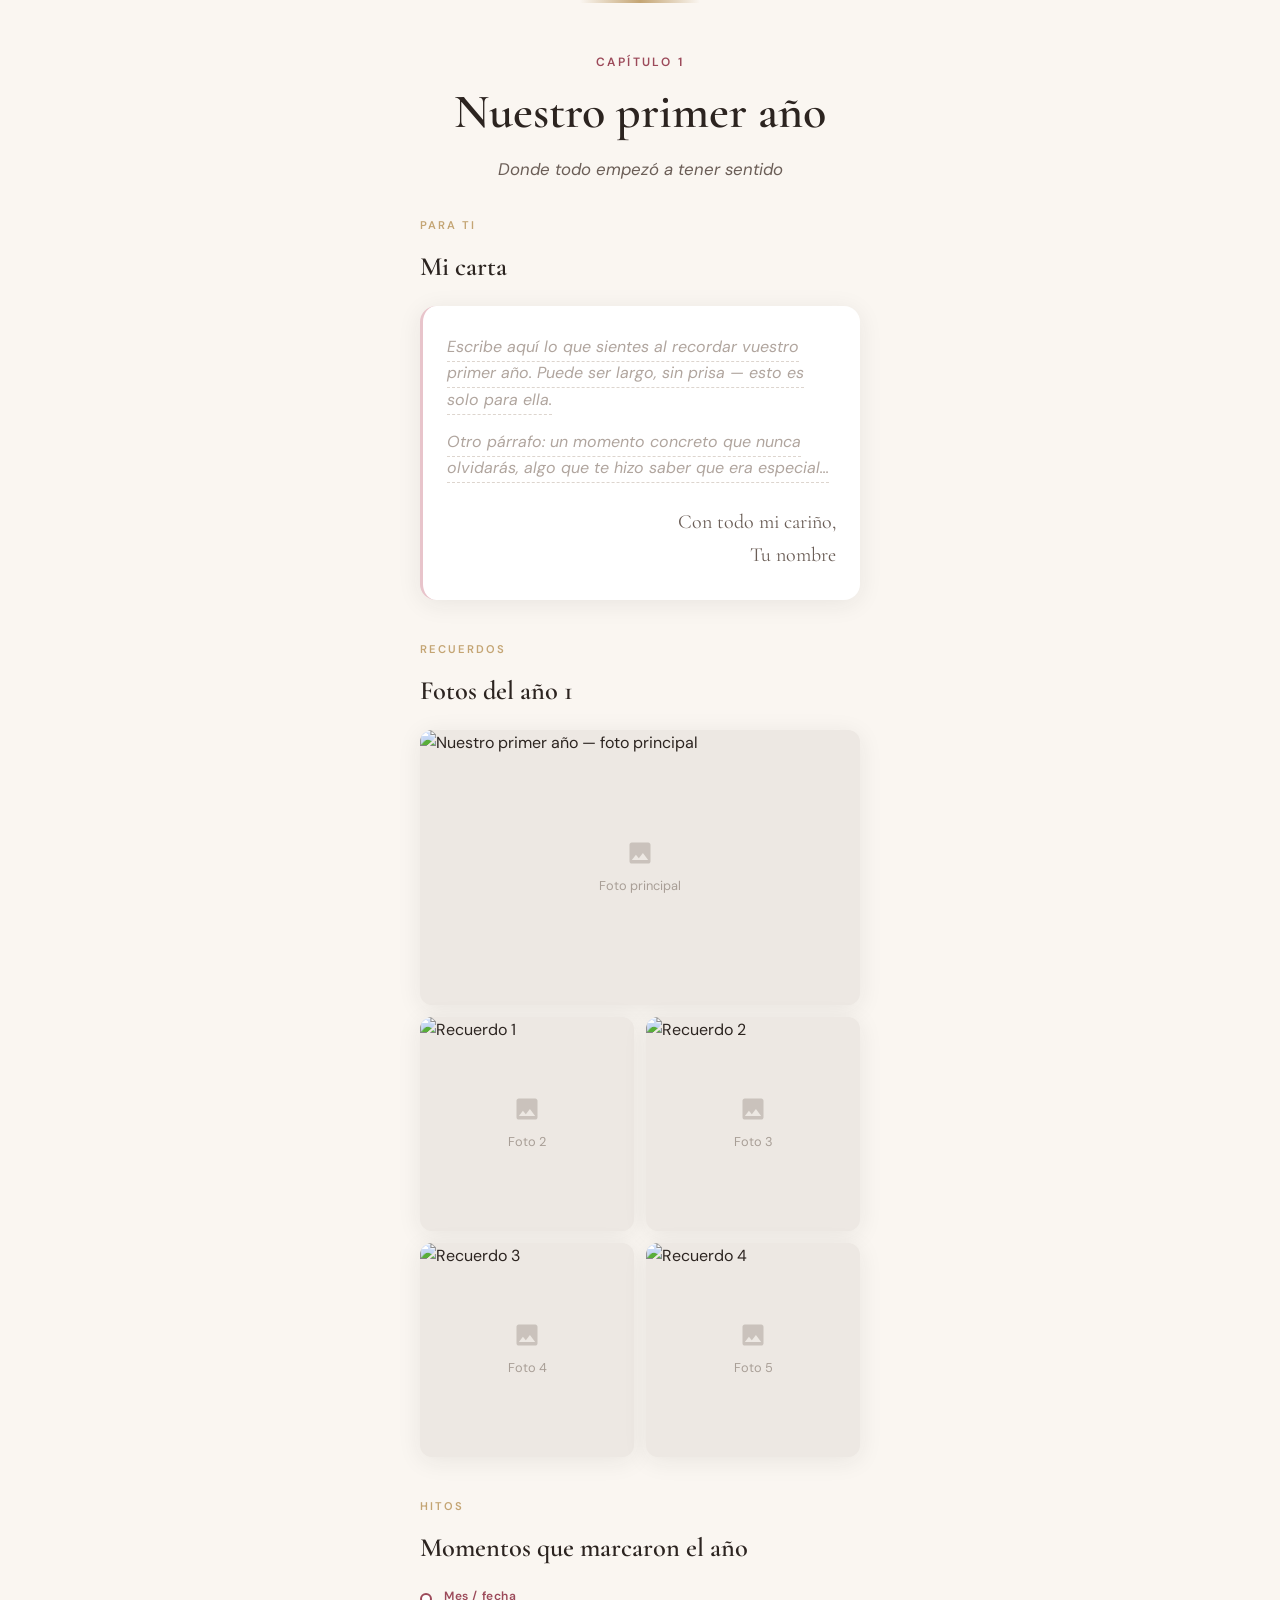
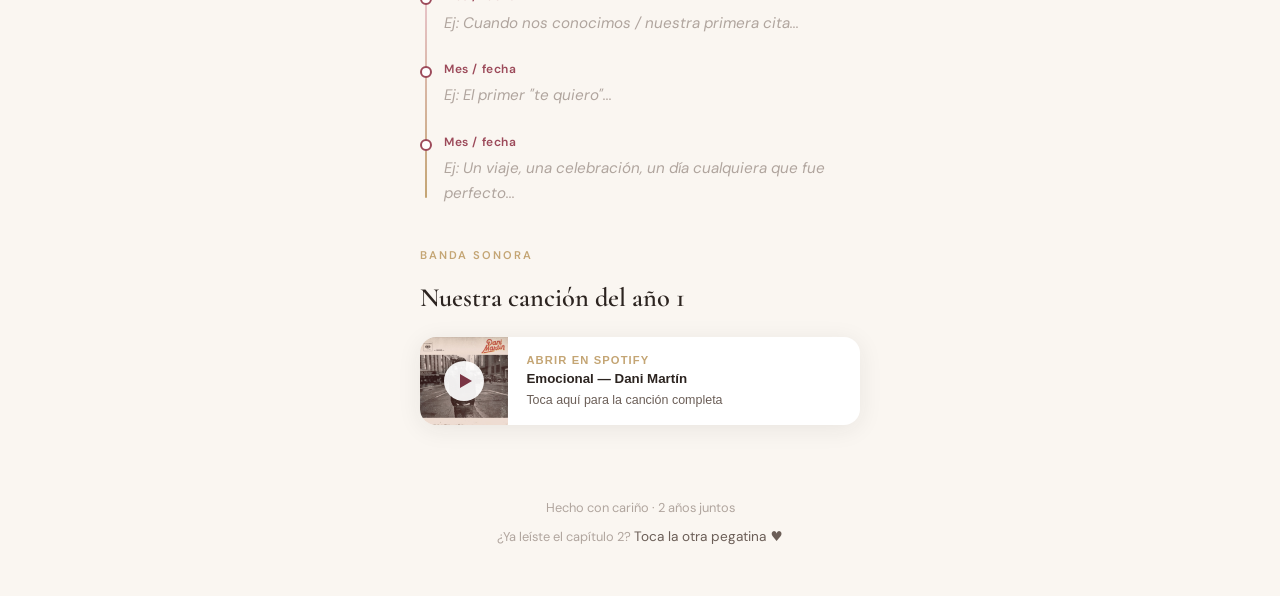
==== ano1/index.html @ 061fb1e6 "Sitio regalo aniversario Lorena Co-authored-by: Cursor <cursoragent@cursor.com>" ====
<!DOCTYPE html>
<html lang="es">
<head>
  <meta charset="UTF-8">
  <meta name="viewport" content="width=device-width, initial-scale=1, viewport-fit=cover">
  <meta name="apple-mobile-web-app-capable" content="yes">
  <meta name="theme-color" content="#faf6f1">
  <title>Nuestro primer año</title>
  <meta name="description" content="Un regalo para ti. Nuestro primer año juntos.">
  <meta name="robots" content="noindex, nofollow, noarchive">
  <link rel="preconnect" href="https://fonts.googleapis.com">
  <link rel="preconnect" href="https://fonts.gstatic.com" crossorigin>
  <link href="https://fonts.googleapis.com/css2?family=Cormorant+Garamond:ital,wght@0,500;0,600;1,500&family=DM+Sans:ital,wght@0,400;0,500;0,600;1,400&display=swap" rel="stylesheet">
  <link rel="stylesheet" href="../css/style.css">
</head>
<body>
  <main class="page">

    <header class="hero">
      <span class="hero__year">Capítulo 1</span>
      <h1 class="hero__title">Nuestro primer año</h1>
      <p class="hero__subtitle">Donde todo empezó a tener sentido</p>
    </header>

    <!-- CARTA: edita el texto entre las etiquetas <p> -->
    <section class="section" aria-labelledby="carta-titulo">
      <p class="section__label">Para ti</p>
      <h2 class="section__title" id="carta-titulo">Mi carta</h2>
      <div class="letter">
        <p>
          <span class="placeholder">Escribe aquí lo que sientes al recordar vuestro primer año. Puede ser largo, sin prisa — esto es solo para ella.</span>
        </p>
        <p>
          <span class="placeholder">Otro párrafo: un momento concreto que nunca olvidarás, algo que te hizo saber que era especial...</span>
        </p>
        <p class="letter__sign">Con todo mi cariño,<br>Tu nombre</p>
      </div>
    </section>

    <!-- FOTOS: sustituye src="" por la ruta de cada imagen, ej: ../images/ano1/foto1.jpg -->
    <section class="section" aria-labelledby="fotos-titulo">
      <p class="section__label">Recuerdos</p>
      <h2 class="section__title" id="fotos-titulo">Fotos del año 1</h2>
      <div class="gallery">
        <div class="gallery__item gallery__item--wide">
          <img src="" alt="Nuestro primer año — foto principal">
          <div class="gallery__placeholder" aria-hidden="true">
            <svg viewBox="0 0 24 24" fill="currentColor"><path d="M21 19V5c0-1.1-.9-2-2-2H5c-1.1 0-2 .9-2 2v14c0 1.1.9 2 2 2h14c1.1 0 2-.9 2-2zM8.5 13.5l2.5 3.01L14.5 12l4.5 6H5l3.5-4.5z"/></svg>
            Foto principal
          </div>
        </div>
        <div class="gallery__item">
          <img src="" alt="Recuerdo 1">
          <div class="gallery__placeholder" aria-hidden="true">
            <svg viewBox="0 0 24 24" fill="currentColor"><path d="M21 19V5c0-1.1-.9-2-2-2H5c-1.1 0-2 .9-2 2v14c0 1.1.9 2 2 2h14c1.1 0 2-.9 2-2zM8.5 13.5l2.5 3.01L14.5 12l4.5 6H5l3.5-4.5z"/></svg>
            Foto 2
          </div>
        </div>
        <div class="gallery__item">
          <img src="" alt="Recuerdo 2">
          <div class="gallery__placeholder" aria-hidden="true">
            <svg viewBox="0 0 24 24" fill="currentColor"><path d="M21 19V5c0-1.1-.9-2-2-2H5c-1.1 0-2 .9-2 2v14c0 1.1.9 2 2 2h14c1.1 0 2-.9 2-2zM8.5 13.5l2.5 3.01L14.5 12l4.5 6H5l3.5-4.5z"/></svg>
            Foto 3
          </div>
        </div>
        <div class="gallery__item">
          <img src="" alt="Recuerdo 3">
          <div class="gallery__placeholder" aria-hidden="true">
            <svg viewBox="0 0 24 24" fill="currentColor"><path d="M21 19V5c0-1.1-.9-2-2-2H5c-1.1 0-2 .9-2 2v14c0 1.1.9 2 2 2h14c1.1 0 2-.9 2-2zM8.5 13.5l2.5 3.01L14.5 12l4.5 6H5l3.5-4.5z"/></svg>
            Foto 4
          </div>
        </div>
        <div class="gallery__item">
          <img src="" alt="Recuerdo 4">
          <div class="gallery__placeholder" aria-hidden="true">
            <svg viewBox="0 0 24 24" fill="currentColor"><path d="M21 19V5c0-1.1-.9-2-2-2H5c-1.1 0-2 .9-2 2v14c0 1.1.9 2 2 2h14c1.1 0 2-.9 2-2zM8.5 13.5l2.5 3.01L14.5 12l4.5 6H5l3.5-4.5z"/></svg>
            Foto 5
          </div>
        </div>
      </div>
    </section>

    <!-- MOMENTOS: edita fechas y textos -->
    <section class="section" aria-labelledby="momentos-titulo">
      <p class="section__label">Hitos</p>
      <h2 class="section__title" id="momentos-titulo">Momentos que marcaron el año</h2>
      <ol class="timeline">
        <li class="timeline__item">
          <p class="timeline__date">Mes / fecha</p>
          <p class="timeline__text placeholder">Ej: Cuando nos conocimos / nuestra primera cita...</p>
        </li>
        <li class="timeline__item">
          <p class="timeline__date">Mes / fecha</p>
          <p class="timeline__text placeholder">Ej: El primer "te quiero"...</p>
        </li>
        <li class="timeline__item">
          <p class="timeline__date">Mes / fecha</p>
          <p class="timeline__text placeholder">Ej: Un viaje, una celebración, un día cualquiera que fue perfecto...</p>
        </li>
      </ol>
    </section>

    <!-- MÚSICA -->
    <section class="section" aria-labelledby="musica-titulo">
      <p class="section__label">Banda sonora</p>
      <h2 class="section__title" id="musica-titulo">Nuestra canción del año 1</h2>
      <div
        class="music"
        data-preview="https://audio-ssl.itunes.apple.com/itunes-assets/AudioPreview115/v4/06/8a/00/068a0085-936a-262b-d96a-a47201a84a0d/mzaf_16288653692622958568.plus.aac.p.m4a"
        data-spotify="https://open.spotify.com/track/2OsQUeMvXZmJeoA7tdN5T0"
      >
        <div class="music__art">
          <img class="music__cover" src="../images/albums/emocional.jpg" alt="Portada del álbum Dani Martín">
          <button type="button" class="music__play" aria-label="Reproducir preview">
            <span class="music__play-icon" aria-hidden="true"></span>
            <span class="music__pause-icon" aria-hidden="true"></span>
          </button>
        </div>
        <button type="button" class="music__open">
          <span class="music__label">Abrir en Spotify</span>
          <span class="music__title">Emocional — Dani Martín</span>
          <span class="music__hint">Toca aquí para la canción completa</span>
        </button>
      </div>
    </section>

    <footer class="footer">
      <p>Hecho con cariño · 2 años juntos</p>
      <p class="footer__nav">¿Ya leíste el capítulo 2? <a href="../ano2/index.html">Toca la otra pegatina ♥</a></p>
    </footer>

  </main>
  <script src="../js/lightbox.js"></script>
  <script src="../js/music-player.js"></script>
</body>
</html>
---- css/style.css ----
/* --- Variables --- */
:root {
  --bg: #faf6f1;
  --bg-card: #ffffff;
  --text: #2c2420;
  --text-soft: #6b5e57;
  --accent: #9c4a5a;
  --accent-light: #e8c4cb;
  --accent-dark: #7a3544;
  --gold: #c4a574;
  --shadow: 0 4px 24px rgba(44, 36, 32, 0.08);
  --radius: 16px;
  --font-serif: "Cormorant Garamond", "Georgia", serif;
  --font-sans: "DM Sans", system-ui, sans-serif;
}

/* --- Reset & base --- */
*,
*::before,
*::after {
  box-sizing: border-box;
  margin: 0;
  padding: 0;
}

html {
  scroll-behavior: smooth;
  -webkit-text-size-adjust: 100%;
}

body {
  font-family: var(--font-sans);
  font-size: 1rem;
  line-height: 1.65;
  color: var(--text);
  background: var(--bg);
  min-height: 100dvh;
  -webkit-font-smoothing: antialiased;
}

img {
  display: block;
  max-width: 100%;
  height: auto;
}

a {
  color: var(--accent);
  text-decoration: none;
}

a:hover {
  color: var(--accent-dark);
}

/* --- Layout --- */
.page {
  max-width: 480px;
  margin: 0 auto;
  padding: 0 1.25rem 3rem;
}

/* --- Hero --- */
.hero {
  text-align: center;
  padding: 3rem 0 2rem;
  position: relative;
}

.hero::before {
  content: "";
  position: absolute;
  top: 0;
  left: 50%;
  transform: translateX(-50%);
  width: 120px;
  height: 3px;
  background: linear-gradient(90deg, transparent, var(--gold), transparent);
  border-radius: 2px;
}

.hero__year {
  display: inline-block;
  font-family: var(--font-sans);
  font-size: 0.75rem;
  font-weight: 600;
  letter-spacing: 0.2em;
  text-transform: uppercase;
  color: var(--accent);
  margin-bottom: 0.75rem;
}

.hero__title {
  font-family: var(--font-serif);
  font-size: clamp(2.25rem, 8vw, 3rem);
  font-weight: 600;
  line-height: 1.15;
  color: var(--text);
  margin-bottom: 1rem;
}

.hero__subtitle {
  font-size: 1.05rem;
  color: var(--text-soft);
  font-style: italic;
  max-width: 32ch;
  margin: 0 auto;
}

/* --- Sections --- */
.section {
  margin-bottom: 2.5rem;
}

.section__label {
  font-size: 0.7rem;
  font-weight: 600;
  letter-spacing: 0.18em;
  text-transform: uppercase;
  color: var(--gold);
  margin-bottom: 0.75rem;
}

.section__title {
  font-family: var(--font-serif);
  font-size: 1.65rem;
  font-weight: 600;
  margin-bottom: 1rem;
  color: var(--text);
}

/* --- Letter --- */
.letter {
  background: var(--bg-card);
  border-radius: var(--radius);
  padding: 1.75rem 1.5rem;
  box-shadow: var(--shadow);
  border-left: 3px solid var(--accent-light);
}

.letter p {
  margin-bottom: 1rem;
  color: var(--text-soft);
}

.letter p:last-child {
  margin-bottom: 0;
}

.letter .placeholder {
  color: #b0a59e;
  font-style: italic;
  border-bottom: 1px dashed #ddd5ce;
  padding-bottom: 0.25rem;
}

.letter__sign {
  margin-top: 1.5rem;
  font-family: var(--font-serif);
  font-size: 1.25rem;
  color: var(--accent);
  text-align: right;
}

/* --- Photo gallery --- */
.gallery {
  display: grid;
  grid-template-columns: 1fr 1fr;
  gap: 0.75rem;
}

.gallery__item {
  aspect-ratio: 1;
  border-radius: 12px;
  overflow: hidden;
  background: #ede8e3;
  position: relative;
  box-shadow: var(--shadow);
}

.gallery__item--wide {
  grid-column: 1 / -1;
  aspect-ratio: 16 / 10;
}

.gallery__item img {
  width: 100%;
  height: 100%;
  object-fit: cover;
}

.gallery__placeholder {
  width: 100%;
  height: 100%;
  display: flex;
  flex-direction: column;
  align-items: center;
  justify-content: center;
  gap: 0.5rem;
  color: #a89e96;
  font-size: 0.8rem;
  text-align: center;
  padding: 1rem;
}

.gallery__placeholder svg {
  width: 28px;
  height: 28px;
  opacity: 0.5;
}

/* --- Timeline --- */
.timeline {
  list-style: none;
  position: relative;
  padding-left: 1.5rem;
}

.timeline::before {
  content: "";
  position: absolute;
  left: 5px;
  top: 8px;
  bottom: 8px;
  width: 2px;
  background: linear-gradient(to bottom, var(--accent-light), var(--gold));
  border-radius: 1px;
}

.timeline__item {
  position: relative;
  padding-bottom: 1.5rem;
}

.timeline__item:last-child {
  padding-bottom: 0;
}

.timeline__item::before {
  content: "";
  position: absolute;
  left: -1.5rem;
  top: 6px;
  width: 12px;
  height: 12px;
  background: var(--bg-card);
  border: 2px solid var(--accent);
  border-radius: 50%;
  z-index: 1;
}

.timeline__date {
  font-size: 0.75rem;
  font-weight: 600;
  letter-spacing: 0.05em;
  color: var(--accent);
  margin-bottom: 0.25rem;
}

.timeline__text {
  font-size: 0.95rem;
  color: var(--text-soft);
}

.timeline__text.placeholder {
  color: #b0a59e;
  font-style: italic;
}

/* --- Music player --- */
.music {
  display: flex;
  align-items: stretch;
  gap: 0;
  background: var(--bg-card);
  border-radius: var(--radius);
  box-shadow: var(--shadow);
  overflow: hidden;
}

.music__art {
  position: relative;
  flex-shrink: 0;
  width: 88px;
  cursor: pointer;
}

.music__cover {
  width: 100%;
  height: 100%;
  min-height: 88px;
  object-fit: cover;
  display: block;
}

.music__play {
  position: absolute;
  inset: 0;
  margin: auto;
  width: 40px;
  height: 40px;
  border: none;
  border-radius: 50%;
  background: rgba(255, 255, 255, 0.92);
  color: var(--accent-dark);
  cursor: pointer;
  display: flex;
  align-items: center;
  justify-content: center;
  box-shadow: 0 2px 12px rgba(0, 0, 0, 0.25);
  transition: transform 0.2s ease, background 0.2s ease;
}

.music__play:active {
  transform: scale(0.94);
}

.music__play.is-playing {
  background: var(--accent);
  color: white;
}

.music__play-icon,
.music__pause-icon {
  display: block;
}

.music__play-icon {
  width: 0;
  height: 0;
  border-style: solid;
  border-width: 7px 0 7px 12px;
  border-color: transparent transparent transparent currentColor;
  margin-left: 3px;
}

.music__pause-icon {
  display: none;
  width: 12px;
  height: 14px;
  border-left: 4px solid currentColor;
  border-right: 4px solid currentColor;
}

.music__play.is-playing .music__play-icon {
  display: none;
}

.music__play.is-playing .music__pause-icon {
  display: block;
}

.music__open {
  flex: 1;
  min-width: 0;
  display: flex;
  flex-direction: column;
  justify-content: center;
  gap: 0.2rem;
  padding: 1rem 1.15rem;
  border: none;
  background: transparent;
  text-align: left;
  cursor: pointer;
  transition: background 0.2s ease;
}

.music__open:active {
  background: #f5f0ea;
}

.music__label {
  font-size: 0.7rem;
  font-weight: 600;
  letter-spacing: 0.1em;
  text-transform: uppercase;
  color: var(--gold);
}

.music__title {
  font-weight: 600;
  color: var(--text);
  line-height: 1.3;
}

.music__hint {
  font-size: 0.78rem;
  color: var(--text-soft);
  margin-top: 0.15rem;
}

.music__title.placeholder {
  color: #b0a59e;
  font-style: italic;
  font-weight: 400;
}

/* --- Year 3 closing (ano2 only) --- */
.finale {
  text-align: center;
  padding: 2.5rem 1.5rem;
  margin-top: 1rem;
  background: linear-gradient(135deg, var(--accent) 0%, var(--accent-dark) 100%);
  border-radius: var(--radius);
  color: white;
  box-shadow: 0 8px 32px rgba(156, 74, 90, 0.3);
}

.finale__heart {
  font-size: 2rem;
  margin-bottom: 1rem;
  animation: pulse 2s ease-in-out infinite;
}

@keyframes pulse {
  0%, 100% { transform: scale(1); opacity: 1; }
  50% { transform: scale(1.1); opacity: 0.85; }
}

.finale__title {
  font-family: var(--font-serif);
  font-size: 1.75rem;
  font-weight: 600;
  margin-bottom: 0.75rem;
  line-height: 1.25;
}

.finale__text {
  font-size: 0.95rem;
  opacity: 0.92;
  line-height: 1.6;
  max-width: 28ch;
  margin: 0 auto;
}

/* --- Footer --- */
.footer {
  text-align: center;
  padding: 2rem 0 0;
  font-size: 0.8rem;
  color: #b0a59e;
}

.footer__nav {
  margin-top: 0.5rem;
}

.footer__nav a {
  font-size: 0.85rem;
  color: var(--text-soft);
}

.footer__nav a:hover {
  color: var(--accent);
}

/* --- Gallery: placeholder until image src is set --- */
.gallery__placeholder {
  position: absolute;
  inset: 0;
}

.gallery__item:has(img[src]:not([src=""])) .gallery__placeholder {
  display: none;
}

.gallery__item:has(img[src]:not([src=""])) img {
  display: block;
}

.gallery__item--zoomable {
  cursor: zoom-in;
}

.gallery__item--zoomable img {
  transition: transform 0.2s ease;
}

.gallery__item--zoomable:active img {
  transform: scale(0.98);
}

/* --- Lightbox --- */
body.lightbox-open {
  overflow: hidden;
}

.lightbox {
  position: fixed;
  inset: 0;
  z-index: 1000;
  display: flex;
  align-items: center;
  justify-content: center;
  padding: 1rem;
  padding-top: max(1rem, env(safe-area-inset-top));
  padding-bottom: max(1rem, env(safe-area-inset-bottom));
}

.lightbox[hidden] {
  display: none;
}

.lightbox__backdrop {
  position: absolute;
  inset: 0;
  background: rgba(20, 16, 14, 0.92);
  backdrop-filter: blur(4px);
  -webkit-backdrop-filter: blur(4px);
}

.lightbox__figure {
  position: relative;
  z-index: 1;
  margin: 0;
  max-width: 100%;
  max-height: 100%;
  display: flex;
  align-items: center;
  justify-content: center;
}

.lightbox__img {
  max-width: 100%;
  max-height: calc(100dvh - 4rem);
  width: auto;
  height: auto;
  object-fit: contain;
  border-radius: 8px;
  box-shadow: 0 12px 48px rgba(0, 0, 0, 0.4);
  cursor: default;
}

.lightbox__close {
  position: absolute;
  top: max(0.75rem, env(safe-area-inset-top));
  right: max(0.75rem, env(safe-area-inset-right));
  z-index: 2;
  width: 44px;
  height: 44px;
  border: none;
  border-radius: 50%;
  background: rgba(255, 255, 255, 0.15);
  color: white;
  font-size: 1.75rem;
  line-height: 1;
  cursor: pointer;
  display: flex;
  align-items: center;
  justify-content: center;
  transition: background 0.2s ease;
}

.lightbox__close:hover,
.lightbox__close:focus-visible {
  background: rgba(255, 255, 255, 0.28);
  outline: none;
}
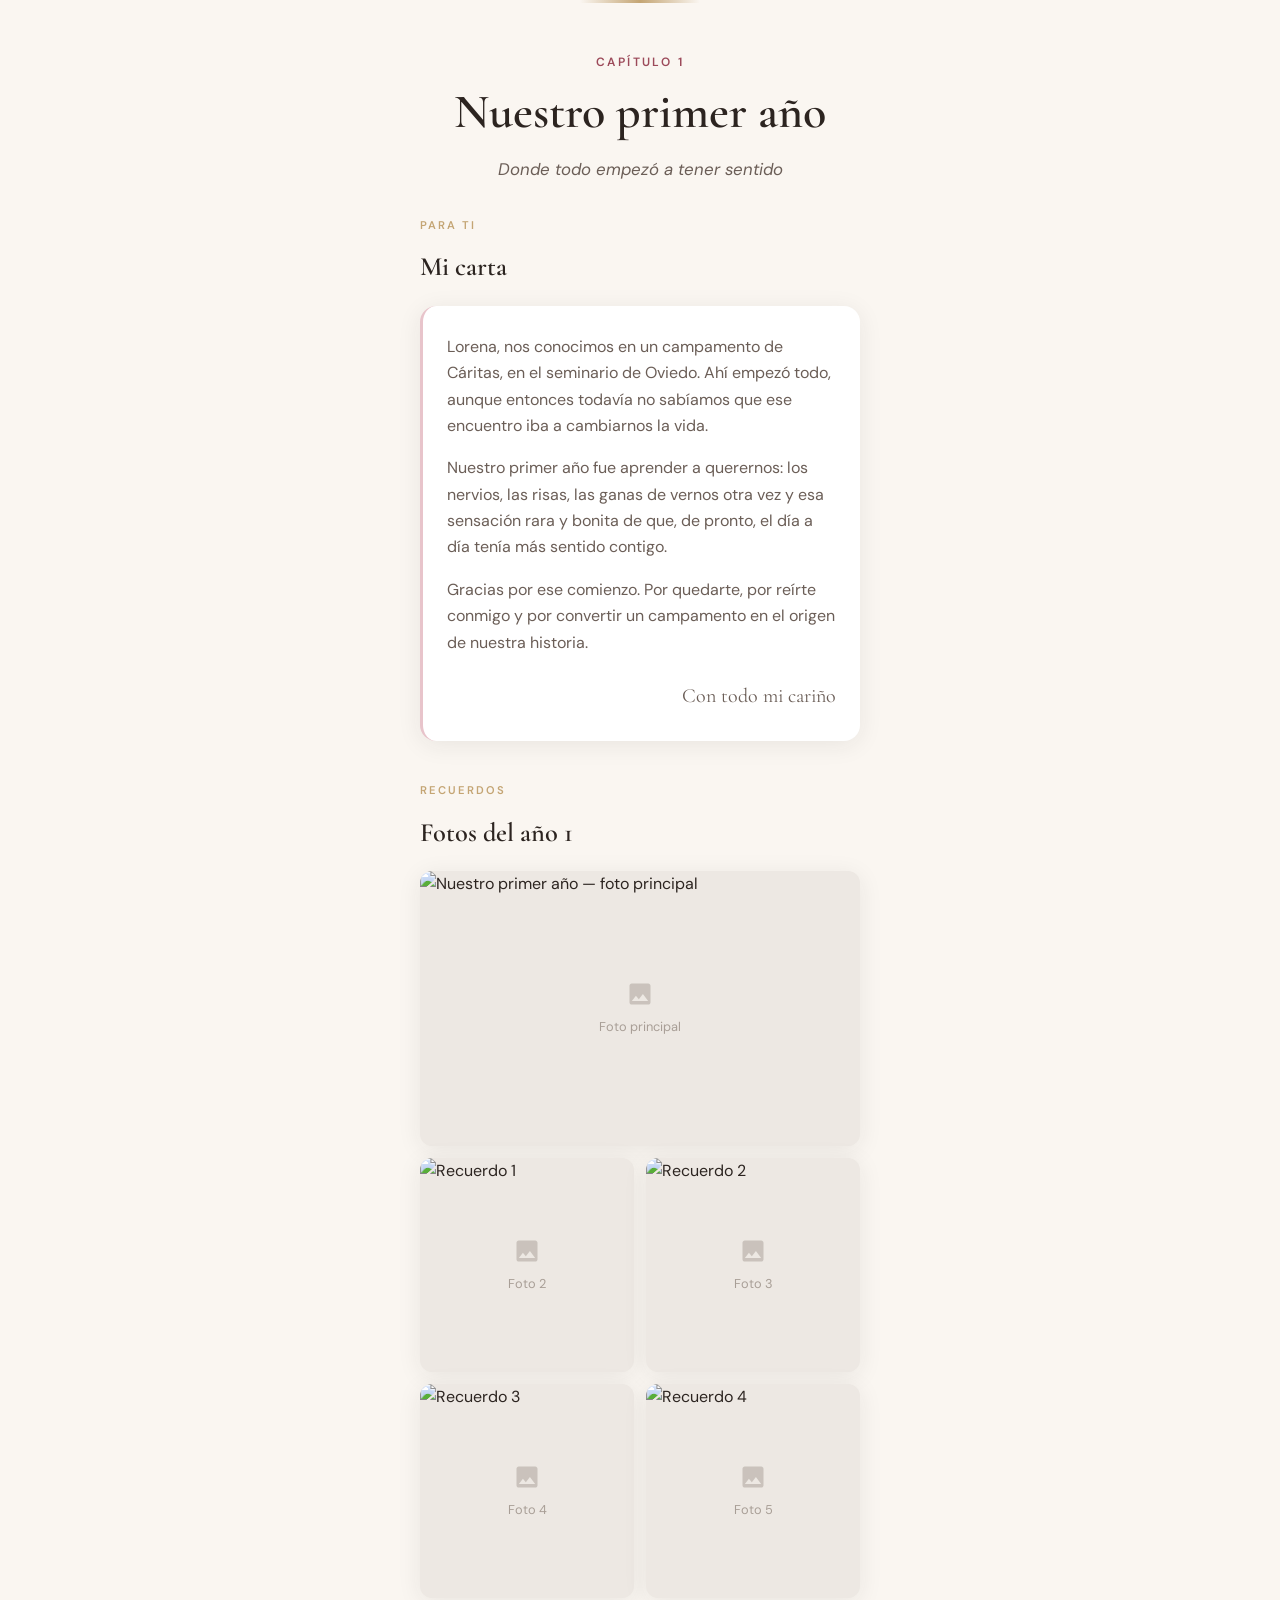
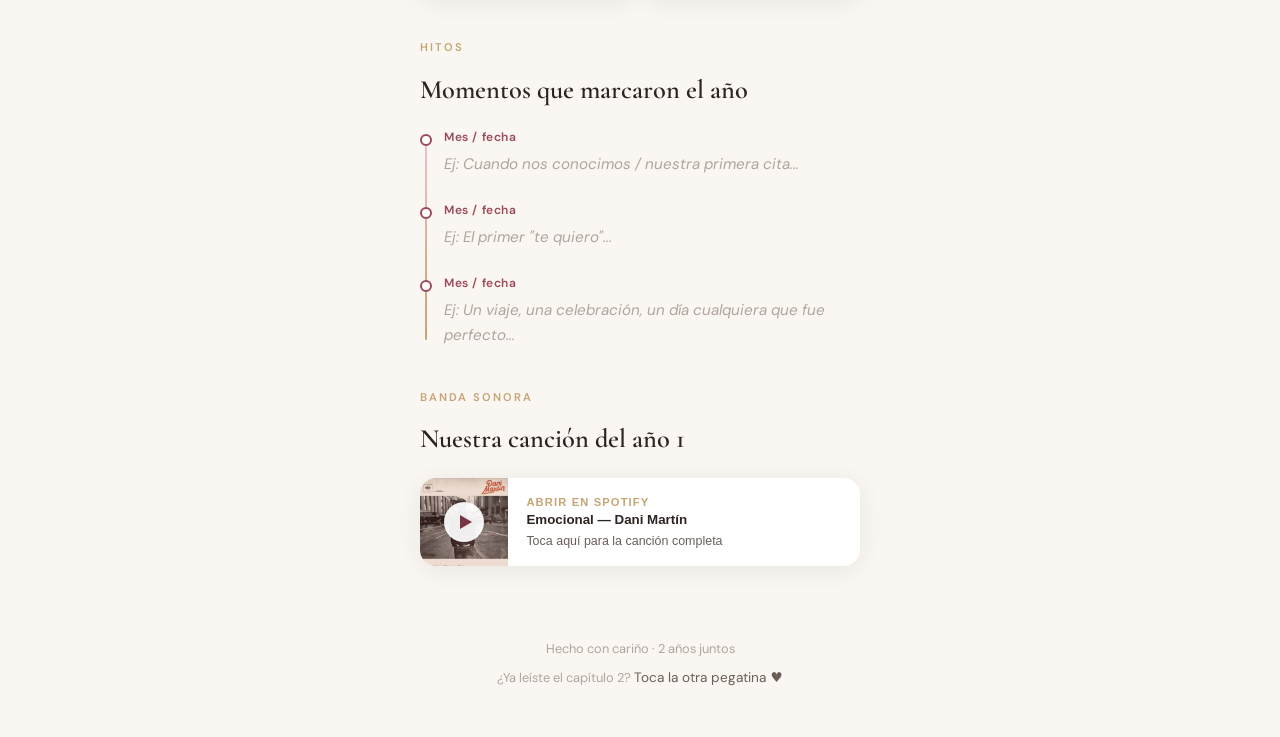
==== commit 6ae28d3e: "Add personal letters for year 1 and year 2 chapters. Co-authored-by: Cursor <cursoragent@cursor.com>" ====
--- a/ano1/index.html
+++ b/ano1/index.html
@@ -28,12 +28,18 @@
       <h2 class="section__title" id="carta-titulo">Mi carta</h2>
       <div class="letter">
         <p>
-          <span class="placeholder">Escribe aquí lo que sientes al recordar vuestro primer año. Puede ser largo, sin prisa — esto es solo para ella.</span>
+          Lorena, nos conocimos en un campamento de Cáritas, en el seminario de Oviedo.
+          Ahí empezó todo, aunque entonces todavía no sabíamos que ese encuentro iba a cambiarnos la vida.
         </p>
         <p>
-          <span class="placeholder">Otro párrafo: un momento concreto que nunca olvidarás, algo que te hizo saber que era especial...</span>
+          Nuestro primer año fue aprender a querernos: los nervios, las risas, las ganas de vernos otra vez
+          y esa sensación rara y bonita de que, de pronto, el día a día tenía más sentido contigo.
         </p>
-        <p class="letter__sign">Con todo mi cariño,<br>Tu nombre</p>
+        <p>
+          Gracias por ese comienzo. Por quedarte, por reírte conmigo y por convertir un campamento
+          en el origen de nuestra historia.
+        </p>
+        <p class="letter__sign">Con todo mi cariño</p>
       </div>
     </section>
 
@@ -130,7 +136,7 @@
     </footer>
 
   </main>
-  <script src="../js/lightbox.js"></script>
-  <script src="../js/music-player.js"></script>
+  <script src="../js/lightbox.js?v=5"></script>
+  <script src="../js/music-player.js?v=1"></script>
 </body>
 </html>
--- a/css/style.css
+++ b/css/style.css
@@ -480,9 +480,49 @@
   transform: scale(0.98);
 }
 
+/* --- Gallery cover (Ver galería) --- */
+.gallery__cover {
+  position: relative;
+  cursor: pointer;
+}
+
+.gallery__overlay {
+  position: absolute;
+  inset: 0;
+  z-index: 2;
+  border: none;
+  border-radius: inherit;
+  background: rgba(20, 16, 14, 0.42);
+  display: flex;
+  align-items: center;
+  justify-content: center;
+  cursor: pointer;
+  transition: background 0.25s ease;
+}
+
+.gallery__overlay:active,
+.gallery__overlay:hover {
+  background: rgba(20, 16, 14, 0.55);
+}
+
+.gallery__overlay-text {
+  font-family: var(--font-sans);
+  font-size: 0.95rem;
+  font-weight: 600;
+  letter-spacing: 0.14em;
+  text-transform: uppercase;
+  color: #fff;
+  text-shadow: 0 1px 8px rgba(0, 0, 0, 0.35);
+  padding: 0.7rem 1.25rem;
+  border: 1.5px solid rgba(255, 255, 255, 0.75);
+  border-radius: 999px;
+  background: rgba(255, 255, 255, 0.08);
+}
+
 /* --- Lightbox --- */
 body.lightbox-open {
   overflow: hidden;
+  overscroll-behavior: none;
 }
 
 .lightbox {
@@ -495,6 +535,9 @@
   padding: 1rem;
   padding-top: max(1rem, env(safe-area-inset-top));
   padding-bottom: max(1rem, env(safe-area-inset-bottom));
+  overscroll-behavior: none;
+  -webkit-user-select: none;
+  user-select: none;
 }
 
 .lightbox[hidden] {
@@ -516,19 +559,30 @@
   max-width: 100%;
   max-height: 100%;
   display: flex;
+  flex-direction: column;
   align-items: center;
   justify-content: center;
+  gap: 0.75rem;
 }
 
 .lightbox__img {
   max-width: 100%;
-  max-height: calc(100dvh - 4rem);
+  max-height: calc(100dvh - 5.5rem);
   width: auto;
   height: auto;
   object-fit: contain;
   border-radius: 8px;
   box-shadow: 0 12px 48px rgba(0, 0, 0, 0.4);
   cursor: default;
+  -webkit-user-drag: none;
+  user-select: none;
+  pointer-events: none;
+}
+
+.lightbox__caption {
+  color: rgba(255, 255, 255, 0.75);
+  font-size: 0.85rem;
+  letter-spacing: 0.06em;
 }
 
 .lightbox__close {
@@ -556,3 +610,37 @@
   background: rgba(255, 255, 255, 0.28);
   outline: none;
 }
+
+.lightbox__nav {
+  position: absolute;
+  top: 50%;
+  transform: translateY(-50%);
+  z-index: 2;
+  width: 44px;
+  height: 44px;
+  border: none;
+  border-radius: 50%;
+  background: rgba(255, 255, 255, 0.15);
+  color: white;
+  font-size: 1.75rem;
+  line-height: 1;
+  cursor: pointer;
+  display: flex;
+  align-items: center;
+  justify-content: center;
+  transition: background 0.2s ease;
+}
+
+.lightbox__nav:hover,
+.lightbox__nav:focus-visible {
+  background: rgba(255, 255, 255, 0.28);
+  outline: none;
+}
+
+.lightbox__nav--prev {
+  left: max(0.5rem, env(safe-area-inset-left));
+}
+
+.lightbox__nav--next {
+  right: max(0.5rem, env(safe-area-inset-right));
+}
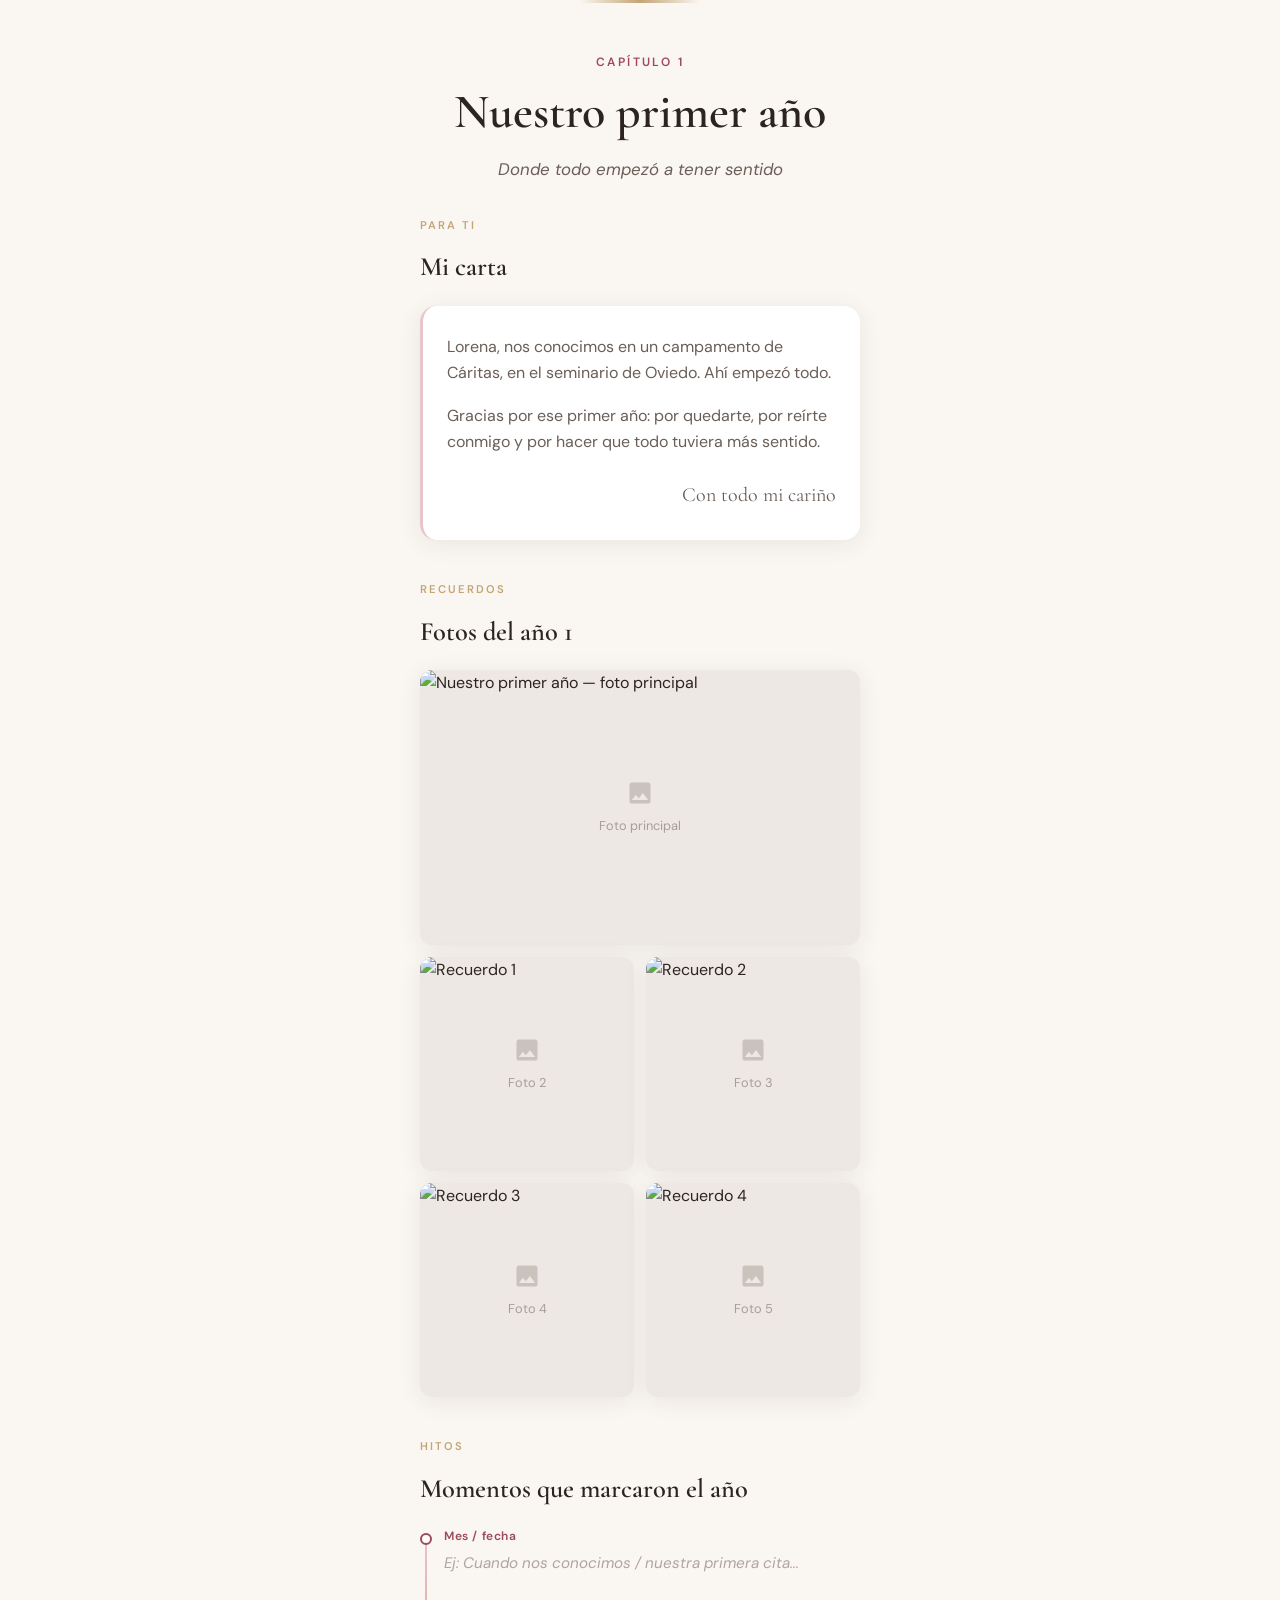
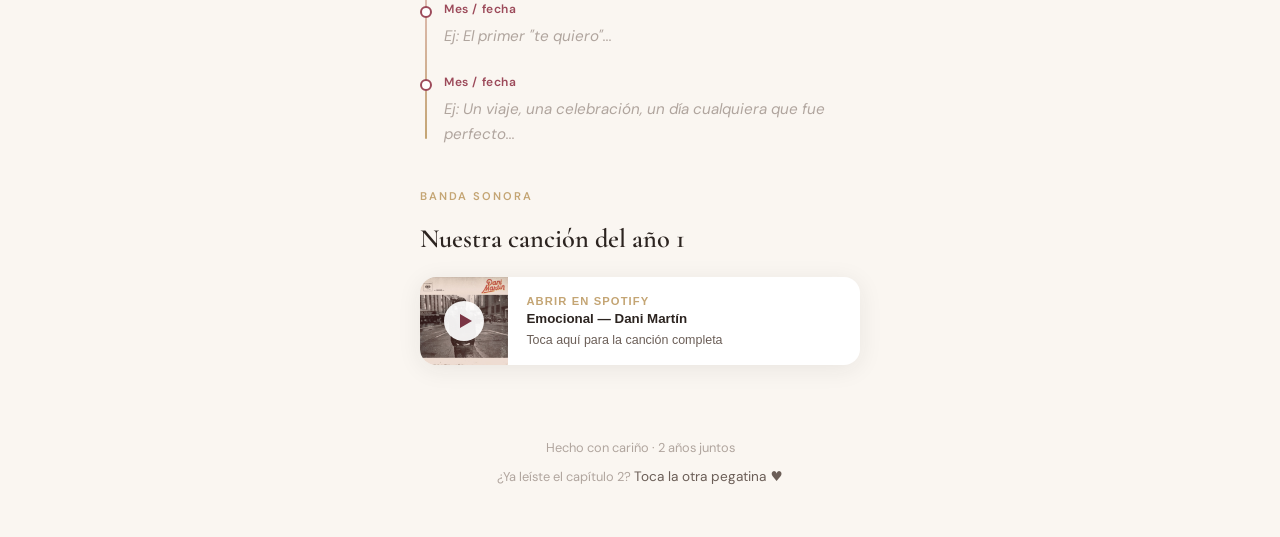
==== commit b76d674c: "Shorten anniversary letters for both years. Co-authored-by: Cursor <cursoragent@cursor.com>" ====
--- a/ano1/index.html
+++ b/ano1/index.html
@@ -29,15 +29,11 @@
       <div class="letter">
         <p>
           Lorena, nos conocimos en un campamento de Cáritas, en el seminario de Oviedo.
-          Ahí empezó todo, aunque entonces todavía no sabíamos que ese encuentro iba a cambiarnos la vida.
+          Ahí empezó todo.
         </p>
         <p>
-          Nuestro primer año fue aprender a querernos: los nervios, las risas, las ganas de vernos otra vez
-          y esa sensación rara y bonita de que, de pronto, el día a día tenía más sentido contigo.
-        </p>
-        <p>
-          Gracias por ese comienzo. Por quedarte, por reírte conmigo y por convertir un campamento
-          en el origen de nuestra historia.
+          Gracias por ese primer año: por quedarte, por reírte conmigo
+          y por hacer que todo tuviera más sentido.
         </p>
         <p class="letter__sign">Con todo mi cariño</p>
       </div>
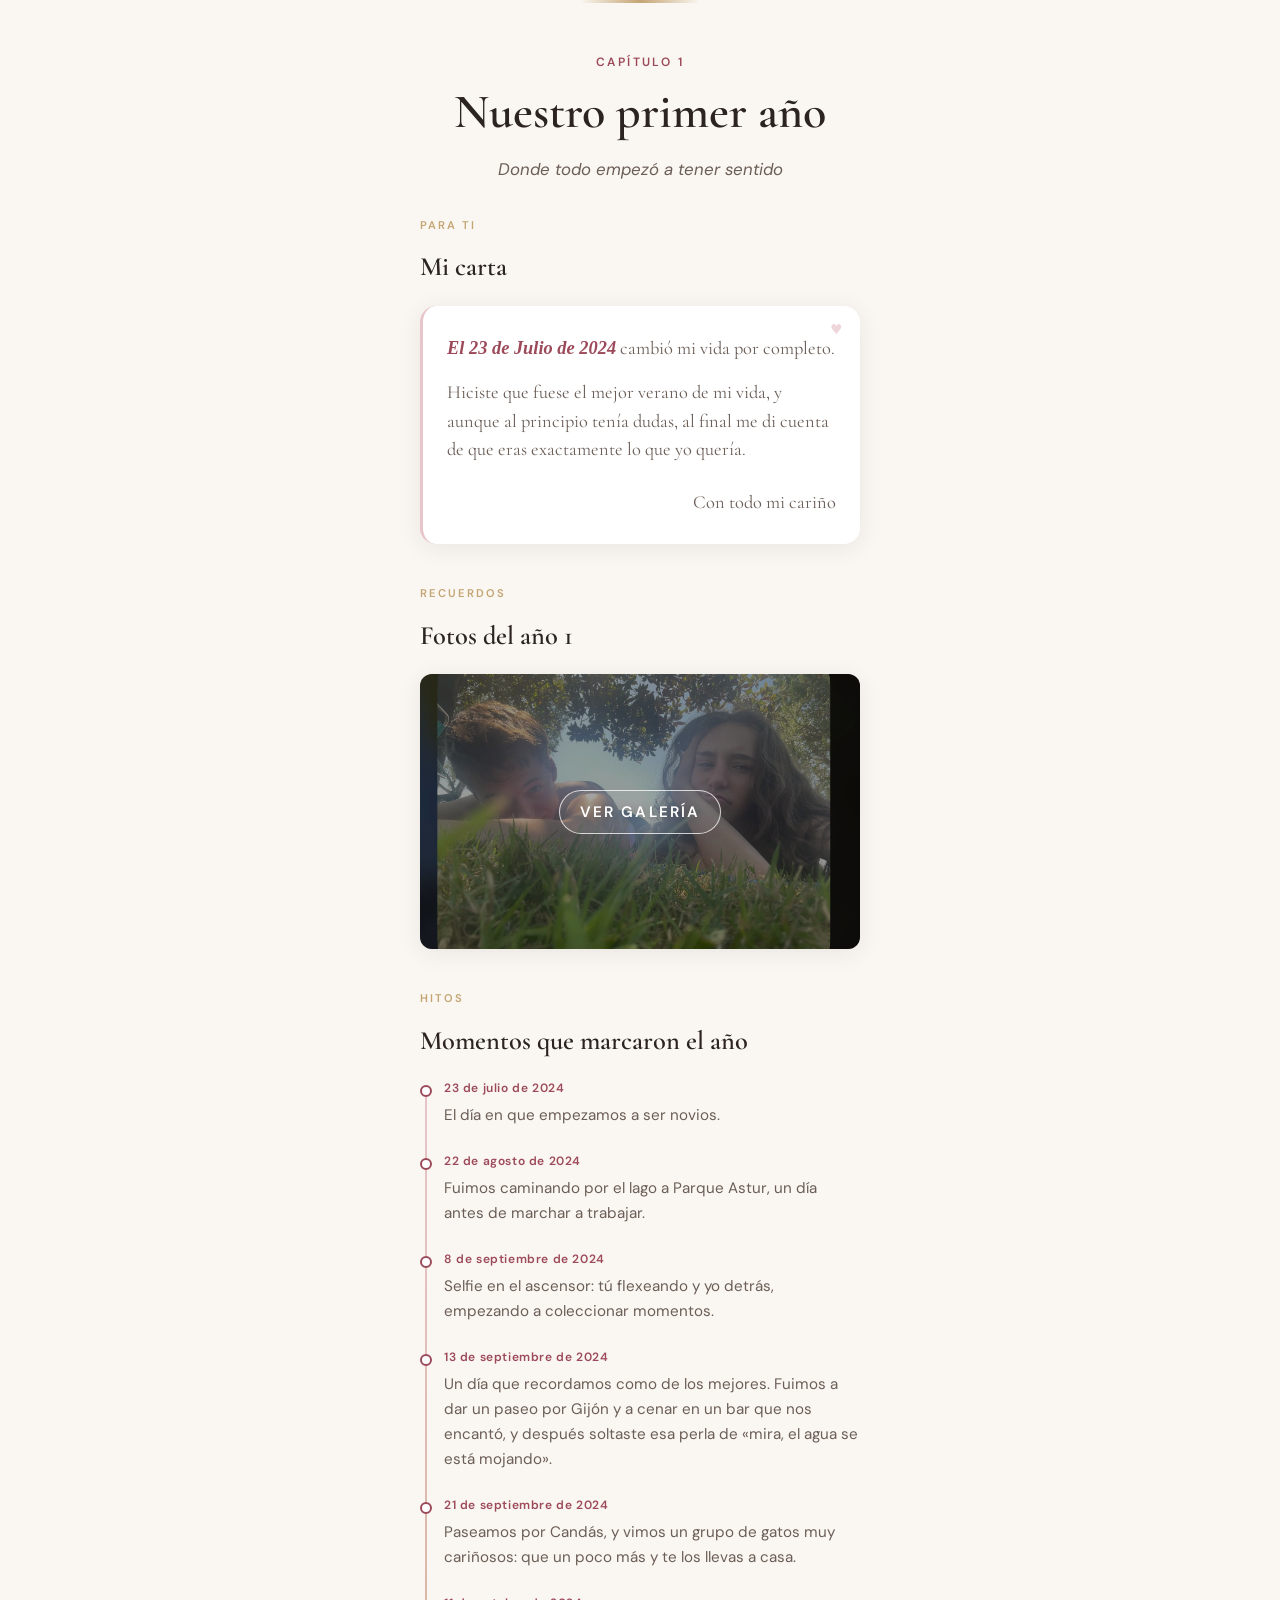
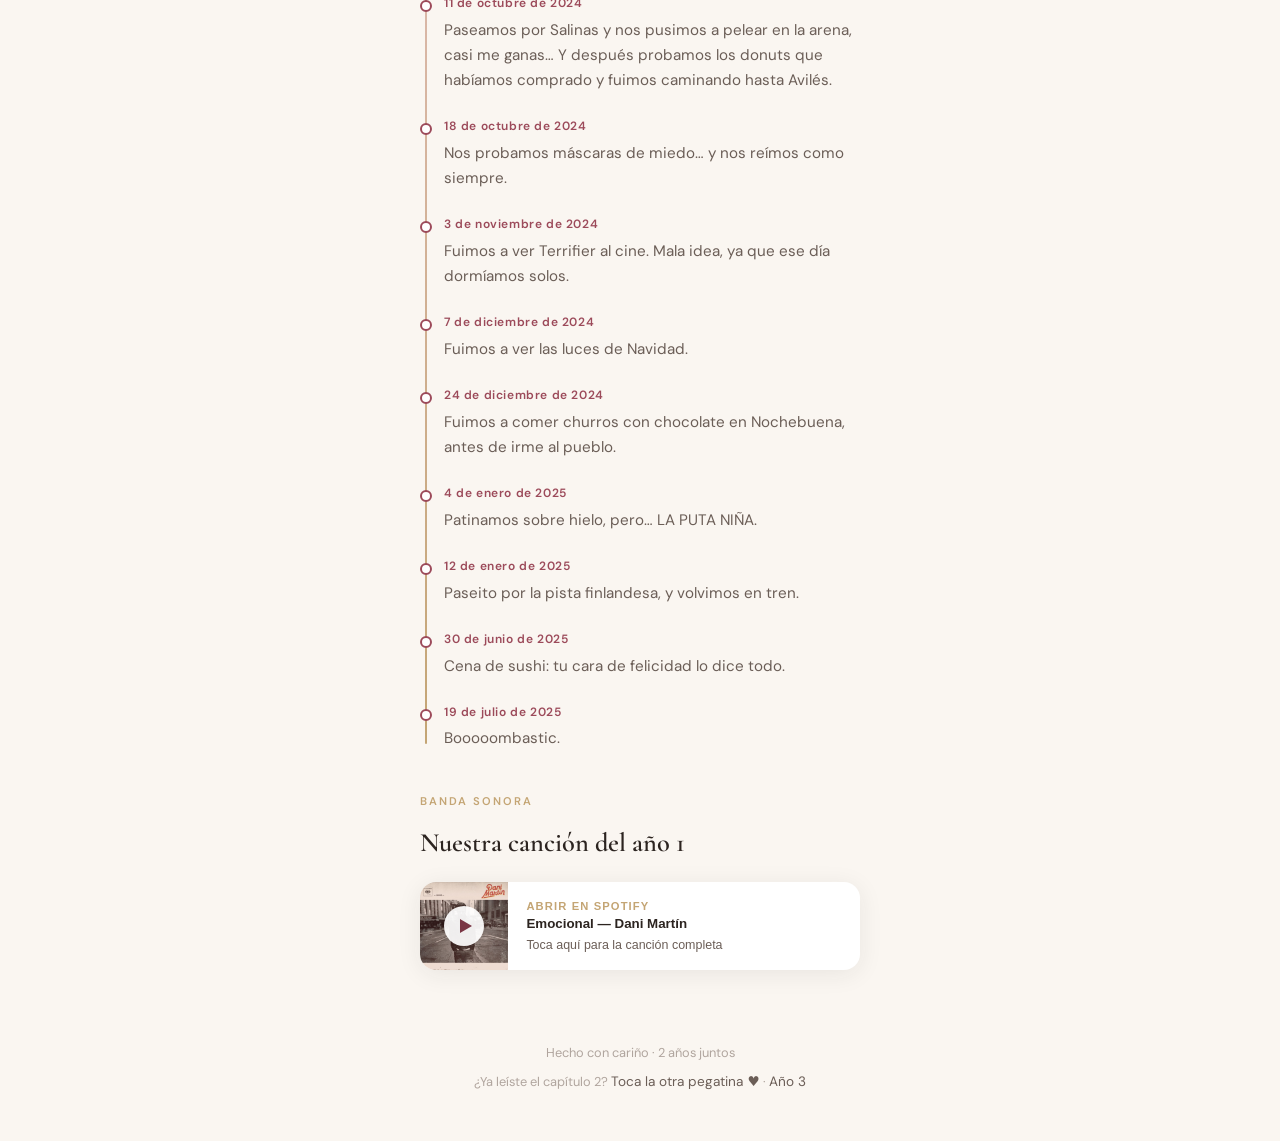
==== commit 7156a43c: "Publish year 1-3 chapters with photos, letters, milestones and editable year 3. Co-authored-by: Curs" ====
--- a/ano1/index.html
+++ b/ano1/index.html
@@ -22,82 +22,151 @@
       <p class="hero__subtitle">Donde todo empezó a tener sentido</p>
     </header>
 
-    <!-- CARTA: edita el texto entre las etiquetas <p> -->
+    <!-- CARTA -->
     <section class="section" aria-labelledby="carta-titulo">
       <p class="section__label">Para ti</p>
       <h2 class="section__title" id="carta-titulo">Mi carta</h2>
       <div class="letter">
-        <p>
-          Lorena, nos conocimos en un campamento de Cáritas, en el seminario de Oviedo.
-          Ahí empezó todo.
+        <p class="letter__opener">
+          <span class="letter__date">El 23 de Julio de 2024</span>
+          cambió mi vida por completo.
         </p>
         <p>
-          Gracias por ese primer año: por quedarte, por reírte conmigo
-          y por hacer que todo tuviera más sentido.
+          Hiciste que fuese el mejor verano de mi vida, y aunque al principio tenía dudas,
+          al final me di cuenta de que eras exactamente lo que yo quería.
         </p>
         <p class="letter__sign">Con todo mi cariño</p>
       </div>
     </section>
 
-    <!-- FOTOS: sustituye src="" por la ruta de cada imagen, ej: ../images/ano1/foto1.jpg -->
+    <!-- FOTOS -->
     <section class="section" aria-labelledby="fotos-titulo">
       <p class="section__label">Recuerdos</p>
       <h2 class="section__title" id="fotos-titulo">Fotos del año 1</h2>
       <div class="gallery">
         <div class="gallery__item gallery__item--wide">
-          <img src="" alt="Nuestro primer año — foto principal">
-          <div class="gallery__placeholder" aria-hidden="true">
-            <svg viewBox="0 0 24 24" fill="currentColor"><path d="M21 19V5c0-1.1-.9-2-2-2H5c-1.1 0-2 .9-2 2v14c0 1.1.9 2 2 2h14c1.1 0 2-.9 2-2zM8.5 13.5l2.5 3.01L14.5 12l4.5 6H5l3.5-4.5z"/></svg>
-            Foto principal
-          </div>
-        </div>
-        <div class="gallery__item">
-          <img src="" alt="Recuerdo 1">
-          <div class="gallery__placeholder" aria-hidden="true">
-            <svg viewBox="0 0 24 24" fill="currentColor"><path d="M21 19V5c0-1.1-.9-2-2-2H5c-1.1 0-2 .9-2 2v14c0 1.1.9 2 2 2h14c1.1 0 2-.9 2-2zM8.5 13.5l2.5 3.01L14.5 12l4.5 6H5l3.5-4.5z"/></svg>
-            Foto 2
-          </div>
-        </div>
-        <div class="gallery__item">
-          <img src="" alt="Recuerdo 2">
-          <div class="gallery__placeholder" aria-hidden="true">
-            <svg viewBox="0 0 24 24" fill="currentColor"><path d="M21 19V5c0-1.1-.9-2-2-2H5c-1.1 0-2 .9-2 2v14c0 1.1.9 2 2 2h14c1.1 0 2-.9 2-2zM8.5 13.5l2.5 3.01L14.5 12l4.5 6H5l3.5-4.5z"/></svg>
-            Foto 3
-          </div>
-        </div>
-        <div class="gallery__item">
-          <img src="" alt="Recuerdo 3">
-          <div class="gallery__placeholder" aria-hidden="true">
-            <svg viewBox="0 0 24 24" fill="currentColor"><path d="M21 19V5c0-1.1-.9-2-2-2H5c-1.1 0-2 .9-2 2v14c0 1.1.9 2 2 2h14c1.1 0 2-.9 2-2zM8.5 13.5l2.5 3.01L14.5 12l4.5 6H5l3.5-4.5z"/></svg>
-            Foto 4
-          </div>
-        </div>
-        <div class="gallery__item">
-          <img src="" alt="Recuerdo 4">
-          <div class="gallery__placeholder" aria-hidden="true">
-            <svg viewBox="0 0 24 24" fill="currentColor"><path d="M21 19V5c0-1.1-.9-2-2-2H5c-1.1 0-2 .9-2 2v14c0 1.1.9 2 2 2h14c1.1 0 2-.9 2-2zM8.5 13.5l2.5 3.01L14.5 12l4.5 6H5l3.5-4.5z"/></svg>
-            Foto 5
-          </div>
+          <img src="../images/ano1/foto-00-hierba.jpg" alt="Tumbados en la hierba">
+        </div>
+        <div class="gallery__item">
+          <img src="../images/ano1/foto-03-2025-05-02-tren.jpg" alt="Selfie en el tren · 2 may 2025">
+        </div>
+        <div class="gallery__item">
+          <img src="../images/ano1/foto-01-2024-09-08-ascensor.jpg" alt="Selfie en el ascensor · 8 sep 2024">
+        </div>
+        <div class="gallery__item">
+          <img src="../images/ano1/foto-02-2024-10-18-mascaras.jpg" alt="Probándonos máscaras · 18 oct 2024">
+        </div>
+        <div class="gallery__item">
+          <img src="../images/ano1/foto-04-2025-06-30-sushi.jpg" alt="Cena de sushi · 30 jun 2025">
+        </div>
+        <div class="gallery__item">
+          <img src="../images/ano1/foto-05-2025-07-18-selfie.jpg" alt="Selfie juntos · 18 jul 2025">
+        </div>
+        <div class="gallery__item">
+          <img src="../images/ano1/foto-07-1000018436.jpg" alt="Recuerdo del año 1">
+        </div>
+        <div class="gallery__item">
+          <img src="../images/ano1/foto-08-1000018446.jpg" alt="Recuerdo del año 1">
+        </div>
+        <div class="gallery__item">
+          <img src="../images/ano1/foto-09-1000018455.jpg" alt="Recuerdo del año 1">
+        </div>
+        <div class="gallery__item">
+          <img src="../images/ano1/foto-10-1000019595.jpg" alt="Recuerdo del año 1">
+        </div>
+        <div class="gallery__item">
+          <img src="../images/ano1/foto-11-1000019651.jpg" alt="Recuerdo del año 1">
+        </div>
+        <div class="gallery__item">
+          <img src="../images/ano1/foto-12-1000020362.jpg" alt="Recuerdo del año 1">
+        </div>
+        <div class="gallery__item">
+          <img src="../images/ano1/foto-13-1000020369.jpg" alt="Recuerdo del año 1">
+        </div>
+        <div class="gallery__item">
+          <img src="../images/ano1/foto-14-1000020383.jpg" alt="Recuerdo del año 1">
+        </div>
+        <div class="gallery__item">
+          <img src="../images/ano1/foto-15-1000021389.jpg" alt="Recuerdo del año 1">
+        </div>
+        <div class="gallery__item">
+          <img src="../images/ano1/foto-16-1000022476.jpg" alt="Recuerdo del año 1">
+        </div>
+        <div class="gallery__item">
+          <img src="../images/ano1/foto-17-1000023181.jpg" alt="Recuerdo del año 1">
+        </div>
+        <div class="gallery__item">
+          <img src="../images/ano1/foto-18-1000031691.jpg" alt="Recuerdo del año 1">
+        </div>
+        <div class="gallery__item">
+          <img src="../images/ano1/foto-19-1000031731.jpg" alt="Recuerdo del año 1">
+        </div>
+        <div class="gallery__item gallery__item--wide">
+          <img src="../images/ano1/foto-20-1000038194.jpg" alt="Recuerdo del año 1">
         </div>
       </div>
     </section>
 
-    <!-- MOMENTOS: edita fechas y textos -->
+    <!-- MOMENTOS -->
     <section class="section" aria-labelledby="momentos-titulo">
       <p class="section__label">Hitos</p>
       <h2 class="section__title" id="momentos-titulo">Momentos que marcaron el año</h2>
       <ol class="timeline">
         <li class="timeline__item">
-          <p class="timeline__date">Mes / fecha</p>
-          <p class="timeline__text placeholder">Ej: Cuando nos conocimos / nuestra primera cita...</p>
-        </li>
-        <li class="timeline__item">
-          <p class="timeline__date">Mes / fecha</p>
-          <p class="timeline__text placeholder">Ej: El primer "te quiero"...</p>
-        </li>
-        <li class="timeline__item">
-          <p class="timeline__date">Mes / fecha</p>
-          <p class="timeline__text placeholder">Ej: Un viaje, una celebración, un día cualquiera que fue perfecto...</p>
+          <p class="timeline__date">23 de julio de 2024</p>
+          <p class="timeline__text">El día en que empezamos a ser novios.</p>
+        </li>
+        <li class="timeline__item">
+          <p class="timeline__date">22 de agosto de 2024</p>
+          <p class="timeline__text">Fuimos caminando por el lago a Parque Astur, un día antes de marchar a trabajar.</p>
+        </li>
+        <li class="timeline__item">
+          <p class="timeline__date">8 de septiembre de 2024</p>
+          <p class="timeline__text">Selfie en el ascensor: tú flexeando y yo detrás, empezando a coleccionar momentos.</p>
+        </li>
+        <li class="timeline__item">
+          <p class="timeline__date">13 de septiembre de 2024</p>
+          <p class="timeline__text">Un día que recordamos como de los mejores. Fuimos a dar un paseo por Gijón y a cenar en un bar que nos encantó, y después soltaste esa perla de «mira, el agua se está mojando».</p>
+        </li>
+        <li class="timeline__item">
+          <p class="timeline__date">21 de septiembre de 2024</p>
+          <p class="timeline__text">Paseamos por Candás, y vimos un grupo de gatos muy cariñosos: que un poco más y te los llevas a casa.</p>
+        </li>
+        <li class="timeline__item">
+          <p class="timeline__date">11 de octubre de 2024</p>
+          <p class="timeline__text">Paseamos por Salinas y nos pusimos a pelear en la arena, casi me ganas… Y después probamos los donuts que habíamos comprado y fuimos caminando hasta Avilés.</p>
+        </li>
+        <li class="timeline__item">
+          <p class="timeline__date">18 de octubre de 2024</p>
+          <p class="timeline__text">Nos probamos máscaras de miedo… y nos reímos como siempre.</p>
+        </li>
+        <li class="timeline__item">
+          <p class="timeline__date">3 de noviembre de 2024</p>
+          <p class="timeline__text">Fuimos a ver Terrifier al cine. Mala idea, ya que ese día dormíamos solos.</p>
+        </li>
+        <li class="timeline__item">
+          <p class="timeline__date">7 de diciembre de 2024</p>
+          <p class="timeline__text">Fuimos a ver las luces de Navidad.</p>
+        </li>
+        <li class="timeline__item">
+          <p class="timeline__date">24 de diciembre de 2024</p>
+          <p class="timeline__text">Fuimos a comer churros con chocolate en Nochebuena, antes de irme al pueblo.</p>
+        </li>
+        <li class="timeline__item">
+          <p class="timeline__date">4 de enero de 2025</p>
+          <p class="timeline__text">Patinamos sobre hielo, pero… LA PUTA NIÑA.</p>
+        </li>
+        <li class="timeline__item">
+          <p class="timeline__date">12 de enero de 2025</p>
+          <p class="timeline__text">Paseito por la pista finlandesa, y volvimos en tren.</p>
+        </li>
+        <li class="timeline__item">
+          <p class="timeline__date">30 de junio de 2025</p>
+          <p class="timeline__text">Cena de sushi: tu cara de felicidad lo dice todo.</p>
+        </li>
+        <li class="timeline__item">
+          <p class="timeline__date">19 de julio de 2025</p>
+          <p class="timeline__text">Booooombastic.</p>
         </li>
       </ol>
     </section>
@@ -128,7 +197,10 @@
 
     <footer class="footer">
       <p>Hecho con cariño · 2 años juntos</p>
-      <p class="footer__nav">¿Ya leíste el capítulo 2? <a href="../ano2/index.html">Toca la otra pegatina ♥</a></p>
+      <p class="footer__nav">
+        ¿Ya leíste el capítulo 2? <a href="../ano2/index.html">Toca la otra pegatina ♥</a>
+        · <a href="../ano3/index.html">Año 3</a>
+      </p>
     </footer>
 
   </main>
--- a/css/style.css
+++ b/css/style.css
@@ -136,15 +136,49 @@
   padding: 1.75rem 1.5rem;
   box-shadow: var(--shadow);
   border-left: 3px solid var(--accent-light);
+  position: relative;
+}
+
+.letter::before {
+  content: "♥";
+  position: absolute;
+  top: 0.85rem;
+  right: 1.1rem;
+  font-size: 0.85rem;
+  color: var(--accent-light);
+  opacity: 0.7;
 }
 
 .letter p {
   margin-bottom: 1rem;
+  font-family: var(--font-serif);
+  font-size: 1.15rem;
+  line-height: 1.55;
   color: var(--text-soft);
 }
 
 .letter p:last-child {
   margin-bottom: 0;
+}
+
+.letter__opener {
+  font-family: var(--font-serif);
+  font-size: 1.2rem;
+  line-height: 1.5;
+  color: var(--text);
+}
+
+.letter__date {
+  color: var(--accent);
+  font-style: italic;
+  font-weight: 600;
+}
+
+.letter__song {
+  font-family: var(--font-serif);
+  font-style: italic;
+  font-weight: 600;
+  color: var(--accent);
 }
 
 .letter .placeholder {
@@ -644,3 +678,159 @@
 .lightbox__nav--next {
   right: max(0.5rem, env(safe-area-inset-right));
 }
+
+/* --- Año 3 editor --- */
+.edit-bar {
+  display: flex;
+  flex-wrap: wrap;
+  align-items: center;
+  gap: 0.5rem;
+  margin: 0 0 1.5rem;
+  padding: 0.75rem;
+  background: rgba(255, 255, 255, 0.72);
+  border: 1px solid rgba(196, 165, 116, 0.35);
+  border-radius: 14px;
+  position: sticky;
+  top: 0.5rem;
+  z-index: 20;
+  backdrop-filter: blur(10px);
+}
+
+.edit-bar__btn {
+  appearance: none;
+  border: 1px solid rgba(156, 74, 90, 0.28);
+  background: #fff;
+  color: var(--accent);
+  font-family: var(--font-sans);
+  font-size: 0.82rem;
+  font-weight: 600;
+  letter-spacing: 0.04em;
+  padding: 0.55rem 0.9rem;
+  border-radius: 999px;
+  cursor: pointer;
+}
+
+.edit-bar__btn--accent {
+  background: var(--accent);
+  border-color: var(--accent);
+  color: #fff;
+}
+
+.edit-bar__btn--ghost {
+  background: transparent;
+  color: var(--text-soft);
+  border-color: rgba(107, 94, 87, 0.2);
+}
+
+.edit-bar__status {
+  margin-left: auto;
+  font-size: 0.75rem;
+  color: var(--text-soft);
+}
+
+.section__head {
+  display: flex;
+  align-items: baseline;
+  justify-content: space-between;
+  gap: 0.75rem;
+  margin-bottom: 0.25rem;
+}
+
+.section__head .section__title {
+  margin-bottom: 0;
+}
+
+.section__action {
+  appearance: none;
+  border: none;
+  background: transparent;
+  color: var(--accent);
+  font-family: var(--font-sans);
+  font-size: 0.85rem;
+  font-weight: 600;
+  cursor: pointer;
+  padding: 0.25rem 0;
+  white-space: nowrap;
+}
+
+.empty-hint {
+  color: #a89e96;
+  font-size: 0.9rem;
+  font-style: italic;
+  margin-top: 0.75rem;
+}
+
+.letter.is-editing {
+  outline: 2px dashed rgba(156, 74, 90, 0.35);
+  outline-offset: 4px;
+}
+
+.letter[contenteditable="true"] {
+  cursor: text;
+}
+
+.gallery__remove,
+.timeline__remove {
+  appearance: none;
+  border: none;
+  cursor: pointer;
+  font-family: var(--font-sans);
+}
+
+.gallery__remove {
+  position: absolute;
+  top: 0.4rem;
+  right: 0.4rem;
+  z-index: 3;
+  width: 1.75rem;
+  height: 1.75rem;
+  border-radius: 999px;
+  background: rgba(20, 16, 14, 0.7);
+  color: #fff;
+  font-size: 1.1rem;
+  line-height: 1;
+}
+
+.timeline__item--editable {
+  padding-right: 4rem;
+}
+
+.timeline__remove {
+  position: absolute;
+  top: 0;
+  right: 0;
+  background: transparent;
+  color: var(--accent);
+  font-size: 0.75rem;
+  font-weight: 600;
+  padding: 0.2rem 0.35rem;
+}
+
+.timeline__date[contenteditable="true"],
+.timeline__text[contenteditable="true"] {
+  outline: 1px dashed rgba(196, 165, 116, 0.55);
+  border-radius: 4px;
+  padding: 0.1rem 0.25rem;
+}
+
+.finale__cta {
+  display: inline-block;
+  margin-top: 1.25rem;
+  padding: 0.75rem 1.4rem;
+  border-radius: 999px;
+  border: 1.5px solid rgba(255, 255, 255, 0.85);
+  background: rgba(255, 255, 255, 0.12);
+  color: #fff;
+  font-family: var(--font-sans);
+  font-size: 0.9rem;
+  font-weight: 600;
+  letter-spacing: 0.06em;
+  text-decoration: none;
+  transition: background 0.2s ease;
+}
+
+.finale__cta:hover,
+.finale__cta:focus-visible {
+  background: rgba(255, 255, 255, 0.22);
+  outline: none;
+}
